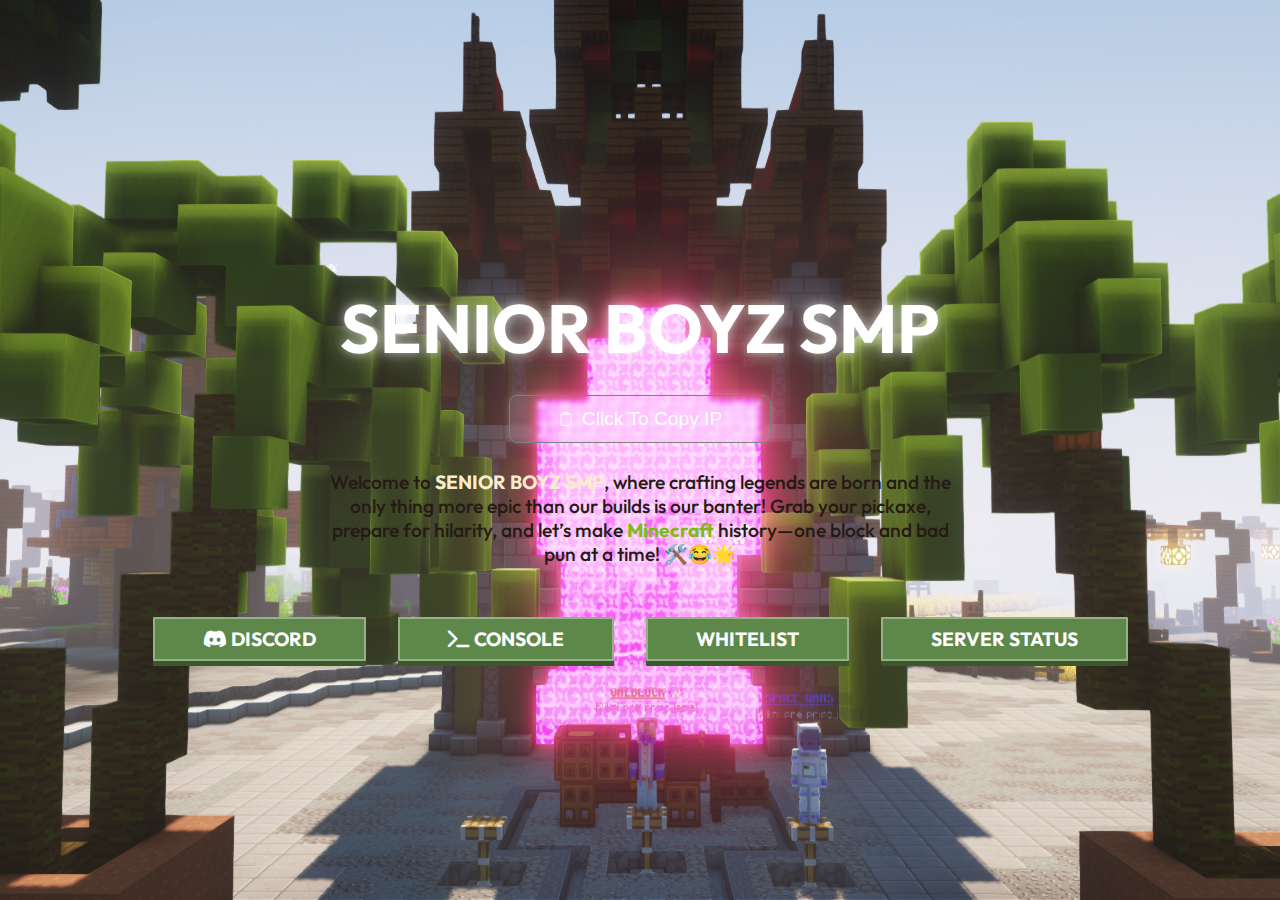
==== index.html @ 5aac42e2 "Initial commit with all files" ====
<!DOCTYPE html>
<html lang="en">
    <head>
        <script src="https://dunggramer.github.io/disable-devtool/disable-devtool.min.js" defer></script>
        <meta charset="UTF-8" />
        <meta http-equiv="X-UA-Compatible" content="IE=edge" />
        <meta name="viewport" content="width=device-width, initial-scale=1.0" />
        <!-- Primary Meta Tags -->
        <title>𝗌𝖾𐓣𝗂ⱺ𝗋 ᑲⱺ𝗒ƶ𝗌 𝗌ꭑρ</title>
        <meta name="title" content="YourServer" />
        <meta name="description" content="YourServer Description" />

        <!-- Open Graph / Facebook -->
        <meta property="og:type" content="website" />
        <meta property="og:url" content="https://yourserver.com/" />
        <meta property="og:title" content="YourServer" />
        <meta property="og:description" content="YourServer Description" />
        <meta
            property="og:image"
            content="https://metatags.io/assets/meta-tags-16a33a6a8531e519cc0936fbba0ad904e52d35f34a46c97a2c9f6f7dd7d336f2.png"
        />

        <!-- Twitter -->
        <meta property="twitter:card" content="summary_large_image" />
        <meta property="twitter:url" content="https://yourserver.com/" />
        <meta property="twitter:title" content="YourServer" />
        <meta property="twitter:description" content="YourServer Description" />
        <meta name="theme-color" content="#5e8849" />
        <meta
            property="twitter:image"
            content="https://metatags.io/assets/meta-tags-16a33a6a8531e519cc0936fbba0ad904e52d35f34a46c97a2c9f6f7dd7d336f2.png"
        />
        <link rel="preconnect" href="https://fonts.googleapis.com" />
        <link rel="preconnect" href="https://fonts.gstatic.com" crossorigin />
        <link
            href="https://fonts.googleapis.com/css2?family=Outfit:wght@100;200;300;400;500;600;700;800;900&display=swap"
            rel="stylesheet"
        />
        <link rel="stylesheet" href="assets/styles/style.css" />
        <link rel="stylesheet" href="https://cdnjs.cloudflare.com/ajax/libs/font-awesome/6.1.1/css/all.min.css" />
    </head>
    <body>
        <main>
            <h1>SENIOR BOYZ SMP</h1>
            <button onclick="copyIp()">
                <svg
                    xmlns="http://www.w3.org/2000/svg"
                    fill="none"
                    viewBox="0 0 24 24"
                    stroke-width="1.5"
                    stroke="currentColor"
                    class="w-6 h-6"
                >
                    <path
                        stroke-linecap="round"
                        stroke-linejoin="round"
                        d="M15.666 3.888A2.25 2.25 0 0013.5 2.25h-3c-1.03 0-1.9.693-2.166 1.638m7.332 0c.055.194.084.4.084.612v0a.75.75 0 01-.75.75H9a.75.75 0 01-.75-.75v0c0-.212.03-.418.084-.612m7.332 0c.646.049 1.288.11 1.927.184 1.1.128 1.907 1.077 1.907 2.185V19.5a2.25 2.25 0 01-2.25 2.25H6.75A2.25 2.25 0 014.5 19.5V6.257c0-1.108.806-2.057 1.907-2.185a48.208 48.208 0 011.927-.184"
                    />
                </svg>
                <!-- Remember to change the ip in the copyIp function -->
                Click To Copy IP
            </button>
            <p class="senior-boyz-smp">
                
Welcome to <strong class="text-1">SENIOR BOYZ SMP</strong>, where crafting legends are born and the only thing more epic than our builds is our banter! Grab your pickaxe, prepare for hilarity, and let’s make <strong class="text-2">Minecraft</strong> history—one block and bad pun at a time! 🛠️😂🌟
            </p>
            <nav>
                
                
                    <a href="https://discord.gg/dhGPcukXJv" title="" class="nav-link">
                        <i class="fab fa-discord mr-2"></i>
                        Discord
                    </a>
                    <a href="https://mesacarlos.es/webconsole/client-v2.8/" title="" class="nav-link">
                        <i class="fas fa-terminal mr-2"></i>
                        Console
                    </a>
                    <a href="" title="" target="_blank" class="nav-link">
                        Whitelist
                    </a>

                    <a href="/status/status.html" title="">Server Status</a>

                    
                
            </nav>
        </main>
        <script src="./js/script.js"></script>
        <script src="./js/api.js"></script>
    </body>
</html>
---- assets/styles/style.css ----
:root {
    --main-color: rgb(94, 136, 73);
    --main-color-dark: rgb(58, 88, 44);
    --border-color: hsla(0, 0%, 100%, 0.349);
    --copy-ip-hover: rgba(255, 255, 255, 0.102);
    --copy-ip-click: rgba(255, 255, 255, 0.2);
    --background-color: rgb(12, 13, 14);
}

/*! normalize.css v8.0.1 | MIT License | github.com/necolas/normalize.css */
article,
aside,
details,
figcaption,
figure,
footer,
header,
hgroup,
nav,
section,
summary {
    display: block;
}
audio,
canvas,
video {
    display: inline-block;
    *display: inline;
    *zoom: 1;
}
audio:not([controls]) {
    display: none;
    height: 0;
}
[hidden] {
    display: none;
}
html {
    font-size: 100%;
    -webkit-text-size-adjust: 100%;
    -ms-text-size-adjust: 100%;
}
html,
button,
input,
select,
textarea {
    font-family: sans-serif;
}
body {
    margin: 0;
}
a:focus {
    outline: thin dotted;
}
a:active,
a:hover {
    outline: 0;
}
h1 {
    font-size: 2em;
    margin: 0.67em 0;
}
h2 {
    font-size: 1.5em;
    margin: 0.83em 0;
}
h3 {
    font-size: 1.17em;
    margin: 1em 0;
}
h4 {
    font-size: 1em;
    margin: 1.33em 0;
}
h5 {
    font-size: 0.83em;
    margin: 1.67em 0;
}
h6 {
    font-size: 0.75em;
    margin: 2.33em 0;
}
abbr[title] {
    border-bottom: 1px dotted;
}
b,
strong {
    font-weight: bold;
}
blockquote {
    margin: 1em 40px;
}
dfn {
    font-style: italic;
}
mark {
    background: #ff0;
    color: #000;
}
p,
pre {
    margin: 1em 0;
}
code,
kbd,
pre,
samp {
    font-family: monospace, serif;
    _font-family: "courier new", monospace;
    font-size: 1em;
}
pre {
    white-space: pre;
    white-space: pre-wrap;
    word-wrap: break-word;
}
q {
    quotes: none;
}
q:before,
q:after {
    content: "";
    content: none;
}
small {
    font-size: 75%;
}
sub,
sup {
    font-size: 75%;
    line-height: 0;
    position: relative;
    vertical-align: baseline;
}
sup {
    top: -0.5em;
}
sub {
    bottom: -0.25em;
}
dl,
menu,
ol,
ul {
    margin: 1em 0;
}
dd {
    margin: 0 0 0 40px;
}
menu,
ol,
ul {
    padding: 0 0 0 40px;
}
nav ul,
nav ol {
    list-style: none;
    list-style-image: none;
}
img {
    border: 0;
    -ms-interpolation-mode: bicubic;
}
svg:not(:root) {
    overflow: hidden;
}
figure {
    margin: 0;
}
form {
    margin: 0;
}
fieldset {
    border: 1px solid #c0c0c0;
    margin: 0 2px;
    padding: 0.35em 0.625em 0.75em;
}
legend {
    border: 0;
    padding: 0;
    white-space: normal;
    *margin-left: -7px;
}
button,
input,
select,
textarea {
    font-size: 100%;
    margin: 0;
    vertical-align: baseline;
    *vertical-align: middle;
}
button,
input {
    line-height: normal;
}
button,
html input[type="button"],
input[type="reset"],
input[type="submit"] {
    -webkit-appearance: button;
    cursor: pointer;
    *overflow: visible;
}
button[disabled],
input[disabled] {
    cursor: default;
}
input[type="checkbox"],
input[type="radio"] {
    box-sizing: border-box;
    padding: 0;
    *height: 13px;
    *width: 13px;
}
input[type="search"] {
    -webkit-appearance: textfield;
    -moz-box-sizing: content-box;
    -webkit-box-sizing: content-box;
    box-sizing: content-box;
}
input[type="search"]::-webkit-search-cancel-button,
input[type="search"]::-webkit-search-decoration {
    -webkit-appearance: none;
}
button::-moz-focus-inner,
input::-moz-focus-inner {
    border: 0;
    padding: 0;
}
textarea {
    overflow: auto;
    vertical-align: top;
}
table {
    border-collapse: collapse;
    border-spacing: 0;
}

body {
    background-color: var(--background-color);
    background-image: url("../images/background.png");
    background-size: 100vw 100vh; /* changed from 100% 100vh to 100vw 100vh */
    background-position: center;
    background-repeat: no-repeat;
    background-attachment: fixed; /* added to prevent background from scrolling */
    font-family: "Outfit", sans-serif;
    padding: 0;
    margin: 0;
    overflow-y: hidden;
}

main {
    display: flex;
    justify-content: center;
    align-items: center;
    flex-direction: column;
    height: 100vh;
    text-align: center;
}

h1 {
    color: white;
    font-size: 4.25rem;
    margin-bottom: 1.5rem;
    text-shadow:
        0 0 10px rgba(255, 255, 255, 0.5), /* glow */
        0 0 20px rgba(255, 255, 255, 0.3), /* glow */
        0 0 30px rgba(255, 255, 255, 0.2); /* glow */
}

p {
    color: white;
    font-size: 1.2rem;
    font-weight: 200;
    max-width: 40rem;
}

button {
    background-color: transparent;
    border: solid gray 1px;
    padding: 0.75rem 3rem;
    border-radius: 0.5rem;
    display: flex;
    align-items: center;
    gap: 0.5rem;
    color: white;
    font-size: larger;
    margin-bottom: 0.5rem;
    transition: all 0.1s;
}

button svg {
    width: 1rem;
    height: 1rem;
}

button:hover {
    background-color: rgba(255, 255, 255, 0.1);
}

button:active {
    background-color: rgba(255, 255, 255, 0.2);
}

nav {
    display: flex;
    justify-content: center;
    align-items: center;
    gap: 2rem;
    width: 100%;
    margin-top: 2rem;
}

.senior-boyz-smp{
    color: #241a16 ;
    font-weight: 500 ;
}

.text-1{
    color: #faedcd;
}

.text-2{
    color: #80b918;
}

@media only screen and (max-width: 786px) {
    body {
        overflow-y: visible;
        background-position: center;
        background-size: auto 100vh; /* adjust background size for smaller screens */
    }
    h1 {
        padding-top: 4rem;
    }
    nav {
        flex-direction: column;
        padding-bottom: 4rem;
    }
}

nav a {
    color: white;
    text-decoration: none;
    background: var(--main-color);
    border: 2px solid var(--border-color);
    box-shadow: 0px 5px 0px var(--main-color-dark);
    border-radius: 1px;
    padding: 0.5rem 3rem;
    transition: all 0.1s;
    font-weight: bold;
    font-size: 1.2rem;
    text-transform: uppercase;
}

nav a:hover {
    box-shadow: none;
    transform: translateY(5px);
}


button {
    background-color: transparent;
    border: solid gray 1px;
    padding: 0.75rem 3rem;
    border-radius: 0.5rem;
    display: flex;
    align-items: center;
    gap: 0.5rem;
    color: white;
    font-size: larger;
    margin-bottom: 0.5rem;
    transition: all 0.1s;
    /* Add glass morphism effect */
    background: rgba(255, 255, 255, 0.1);
    box-shadow: 0 0 10px rgba(255, 255, 255, 0.2);
    backdrop-filter: blur(2px);
}

button:hover {
    background-color: rgba(255, 255, 255, 0.2);
    box-shadow: 0 0 20px rgba(255, 255, 255, 0.4);
}

button:active {
    background-color: rgba(255, 255, 255, 0.3);
    box-shadow: 0 0 30px rgba(255, 255, 255, 0.6);
}
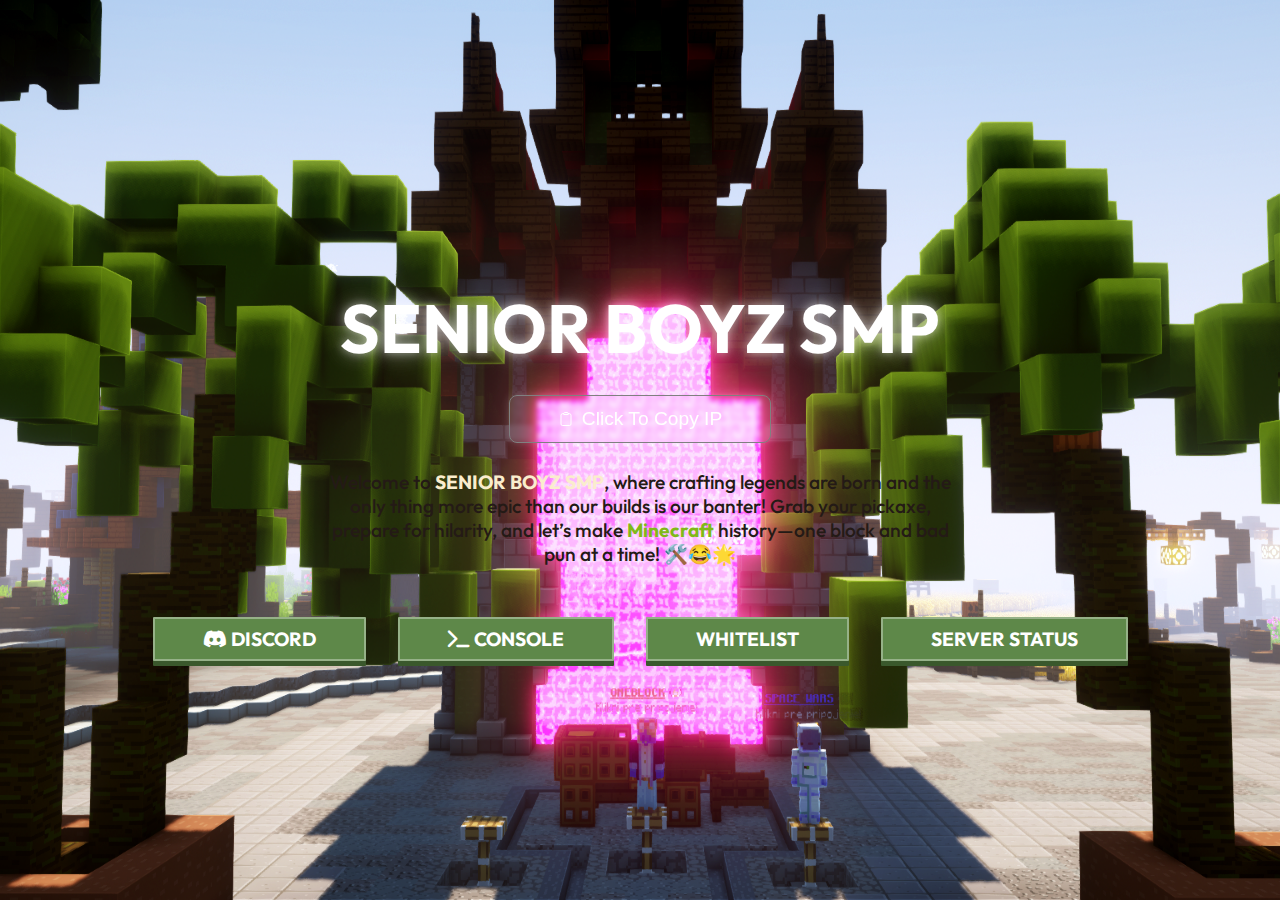
==== commit 163412a0: "Updated - Integrated with discord" ====
--- a/index.html
+++ b/index.html
@@ -5,10 +5,11 @@
         <meta charset="UTF-8" />
         <meta http-equiv="X-UA-Compatible" content="IE=edge" />
         <meta name="viewport" content="width=device-width, initial-scale=1.0" />
+        
         <!-- Primary Meta Tags -->
         <title>𝗌𝖾𐓣𝗂ⱺ𝗋 ᑲⱺ𝗒ƶ𝗌 𝗌ꭑρ</title>
-        <meta name="title" content="YourServer" />
-        <meta name="description" content="YourServer Description" />
+        <meta name="title" content="SENIOR-BOYZ-SMP" />
+        <meta name="description" content="WELCOME TO THE EPIC SENIOR BOYZ SMP" />
 
         <!-- Open Graph / Facebook -->
         <meta property="og:type" content="website" />
--- a/assets/styles/style.css
+++ b/assets/styles/style.css
@@ -326,6 +326,9 @@
     color: #80b918;
 }
 
+
+
+
 @media only screen and (max-width: 786px) {
     body {
         overflow-y: visible;
